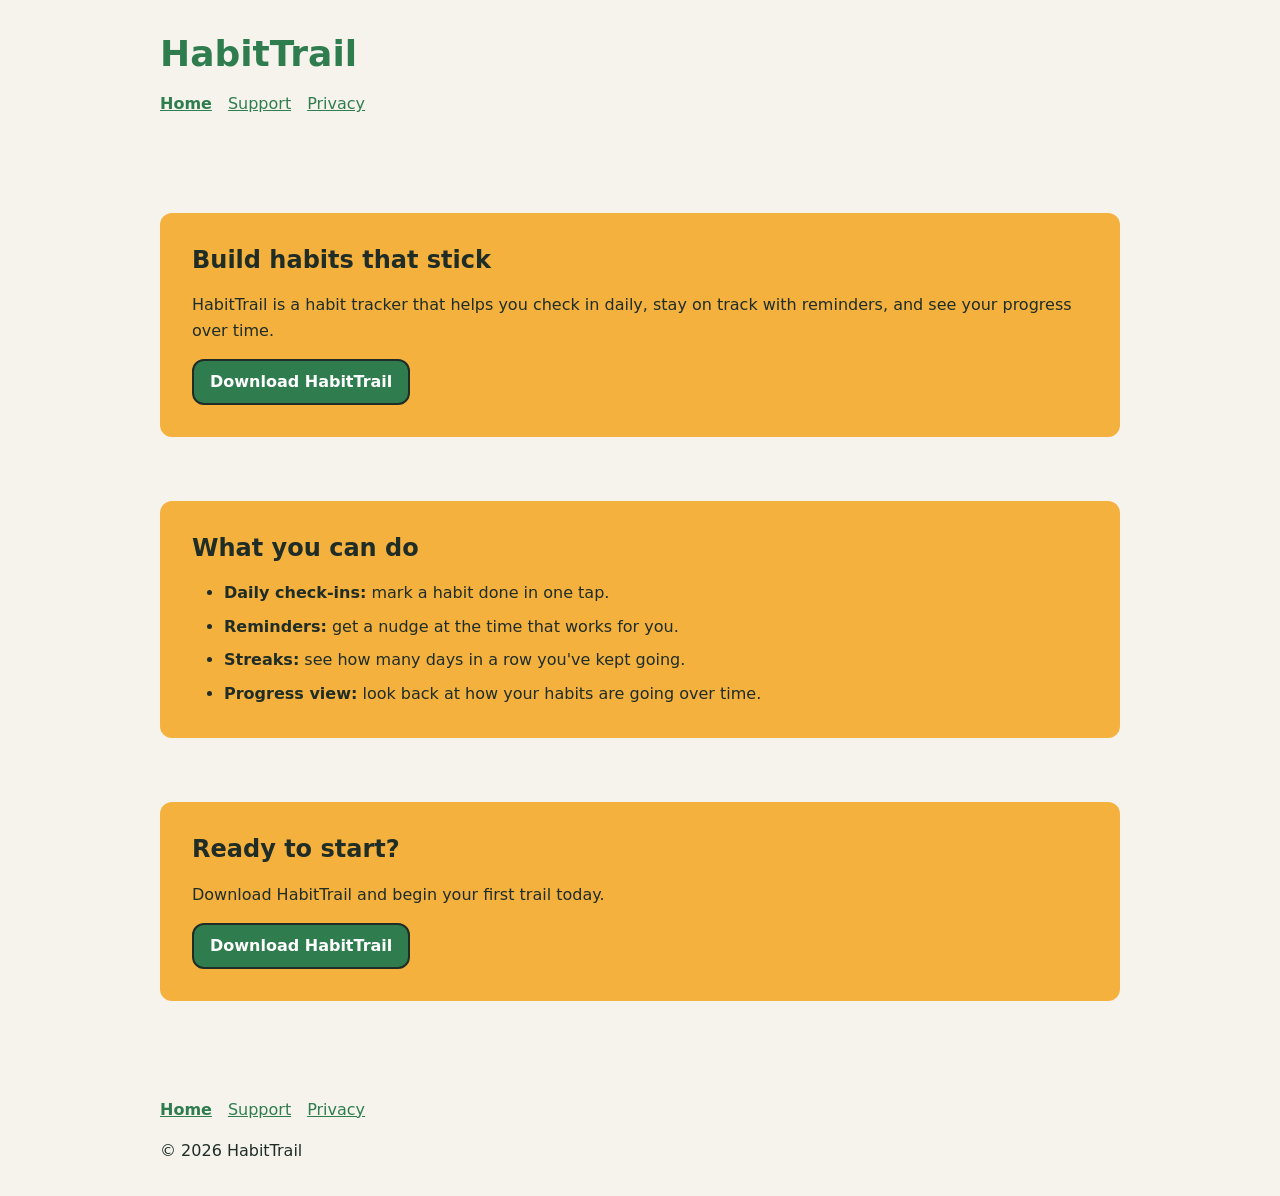
==== index.html @ caaf56de "Apply design system to all three pages Cedar h1 and call-to-action buttons, Sunrise section cards, c" ====
<!DOCTYPE html>
<html lang="en">
<head>
  <meta charset="UTF-8">
  <meta name="viewport" content="width=device-width, initial-scale=1.0">
  <title>HabitTrail</title>
  <meta name="description" content="HabitTrail is a habit tracker that helps you check in daily, stay on track with reminders, and see your progress over time.">
  <meta name="color-scheme" content="light dark">
  <link rel="stylesheet" href="css/styles.css">
</head>
<body>
  <a class="skip-link" href="#main">Skip to main content</a>
  <header>
    <h1>HabitTrail</h1>
    <nav aria-label="Main">
      <ul>
        <li><a href="index.html" aria-current="page">Home</a></li>
        <li><a href="support.html">Support</a></li>
        <li><a href="privacy.html">Privacy</a></li>
      </ul>
    </nav>
  </header>

  <main id="main">
    <section aria-labelledby="build-habits">
      <h2 id="build-habits">Build habits that stick</h2>
      <p>HabitTrail is a habit tracker that helps you check in daily, stay on track with reminders, and see your progress over time.</p>
      <p><a class="button" href="#" aria-label="Download HabitTrail from the App Store">Download HabitTrail</a></p>
    </section>

    <section aria-labelledby="features">
      <h2 id="features">What you can do</h2>
      <ul>
        <li><strong>Daily check-ins:</strong> mark a habit done in one tap.</li>
        <li><strong>Reminders:</strong> get a nudge at the time that works for you.</li>
        <li><strong>Streaks:</strong> see how many days in a row you've kept going.</li>
        <li><strong>Progress view:</strong> look back at how your habits are going over time.</li>
      </ul>
    </section>

    <section aria-labelledby="get-started">
      <h2 id="get-started">Ready to start?</h2>
      <p>Download HabitTrail and begin your first trail today.</p>
      <p><a class="button" href="#" aria-label="Download HabitTrail from the App Store and begin your first trail">Download HabitTrail</a></p>
    </section>
  </main>

  <footer>
    <nav aria-label="Footer">
      <ul>
        <li><a href="index.html" aria-current="page">Home</a></li>
        <li><a href="support.html">Support</a></li>
        <li><a href="privacy.html">Privacy</a></li>
      </ul>
    </nav>
    <p>&copy; 2026 HabitTrail</p>
  </footer>

  <script src="js/script.js"></script>
</body>
</html>
---- css/styles.css ----
:root {
  /* Colors */
  --color-primary: #2F7D4F;   /* Cedar */
  --color-secondary: #F4B13E; /* Sunrise */
  --color-bg: #F5F3EC;        /* Fog */
  --color-text: #1F2D26;      /* Bark */
  --color-white: #FFFFFF;     /* Text on Cedar */

  /* Spacing: each size doubles the last */
  --space-s: 0.5rem;  /* 8px */
  --space-m: 1rem;    /* 16px */
  --space-l: 2rem;    /* 32px */
  --space-xl: 4rem;   /* 64px */

  /* Corner radius for buttons and cards */
  --radius: 12px;
}

/* Base */
body {
  margin: 0;
  background: var(--color-bg);
  color: var(--color-text);
  font-family: system-ui, -apple-system, "Segoe UI", sans-serif;
  line-height: 1.6;
}

a {
  color: var(--color-primary);
}

:focus-visible {
  outline: 3px solid var(--color-text);
  outline-offset: 2px;
}

/* Skip link: off-screen until focused */
.skip-link {
  position: absolute;
  z-index: 1;
  inset-block-start: -10rem;
  inset-inline-start: var(--space-m);
  padding: var(--space-s) var(--space-m);
  background: var(--color-primary);
  color: var(--color-white);
  border-radius: var(--radius);
}

.skip-link:focus {
  inset-block-start: var(--space-s);
}

/* Page shell: content centered at 60rem, with at least a --space-m gutter */
header,
main,
footer {
  padding-inline: max(var(--space-m), calc((100% - 60rem) / 2));
}

header {
  padding-block: var(--space-l) var(--space-m);
}

main {
  padding-block: var(--space-m) var(--space-xl);
}

footer {
  padding-block: var(--space-l);
}

footer p {
  margin: var(--space-m) 0 0;
}

/* Headings and page-level text */
h1 {
  margin: 0 0 var(--space-m);
  color: var(--color-primary);
  font-size: 2.25rem;
  line-height: 1.2;
}

main > p {
  margin: 0 0 var(--space-m);
}

/* Navigation */
nav ul {
  display: flex;
  flex-wrap: wrap;
  gap: var(--space-s) var(--space-m);
  margin: 0;
  padding: 0;
  list-style: none;
}

nav a[aria-current="page"] {
  font-weight: 700;
  text-decoration: underline;
}

main > nav {
  margin-block: var(--space-m);
}

/* Section cards */
main > section {
  margin-block-start: var(--space-xl);
  padding: var(--space-l);
  background: var(--color-secondary);
  border-radius: var(--radius);
}

main > section > * {
  margin-block: 0;
}

main > section > * + * {
  margin-block-start: var(--space-m);
}

main > section > h3:not(:first-of-type) {
  margin-block-start: var(--space-l);
}

section h2,
section h3 {
  line-height: 1.3;
}

section ul,
section ol {
  padding-inline-start: var(--space-l);
}

section li + li {
  margin-block-start: var(--space-s);
}

section li > ul {
  margin-block: var(--space-s) 0;
}

/* Cedar links fail contrast on Sunrise, so links inside cards use Bark */
section a {
  color: var(--color-text);
  text-decoration: underline;
}

@media (max-width: 40rem) {
  main > section {
    padding: var(--space-m);
  }
}

/* Call-to-action button */
.button {
  display: inline-block;
  padding: var(--space-s) var(--space-m);
  background: var(--color-primary);
  color: var(--color-white);
  border: 2px solid var(--color-text);
  border-radius: var(--radius);
  font-weight: 700;
  text-decoration: none;
}

.button:hover {
  background: var(--color-text);
}

/* Data table */
table {
  width: 100%;
  border-collapse: collapse;
}

caption {
  padding-block-end: var(--space-s);
  font-weight: 700;
  text-align: left;
}

th,
td {
  padding: var(--space-s);
  border: 1px solid var(--color-text);
  text-align: left;
  vertical-align: top;
}

thead th {
  background: var(--color-bg);
}

code {
  overflow-wrap: anywhere;
}

/* Narrow screens: equal-width columns and smaller text so the table fits its card */
@media (max-width: 40rem) {
  table {
    table-layout: fixed;
    font-size: 0.875rem;
  }

  th,
  td {
    overflow-wrap: anywhere;
    hyphens: auto;
  }
}
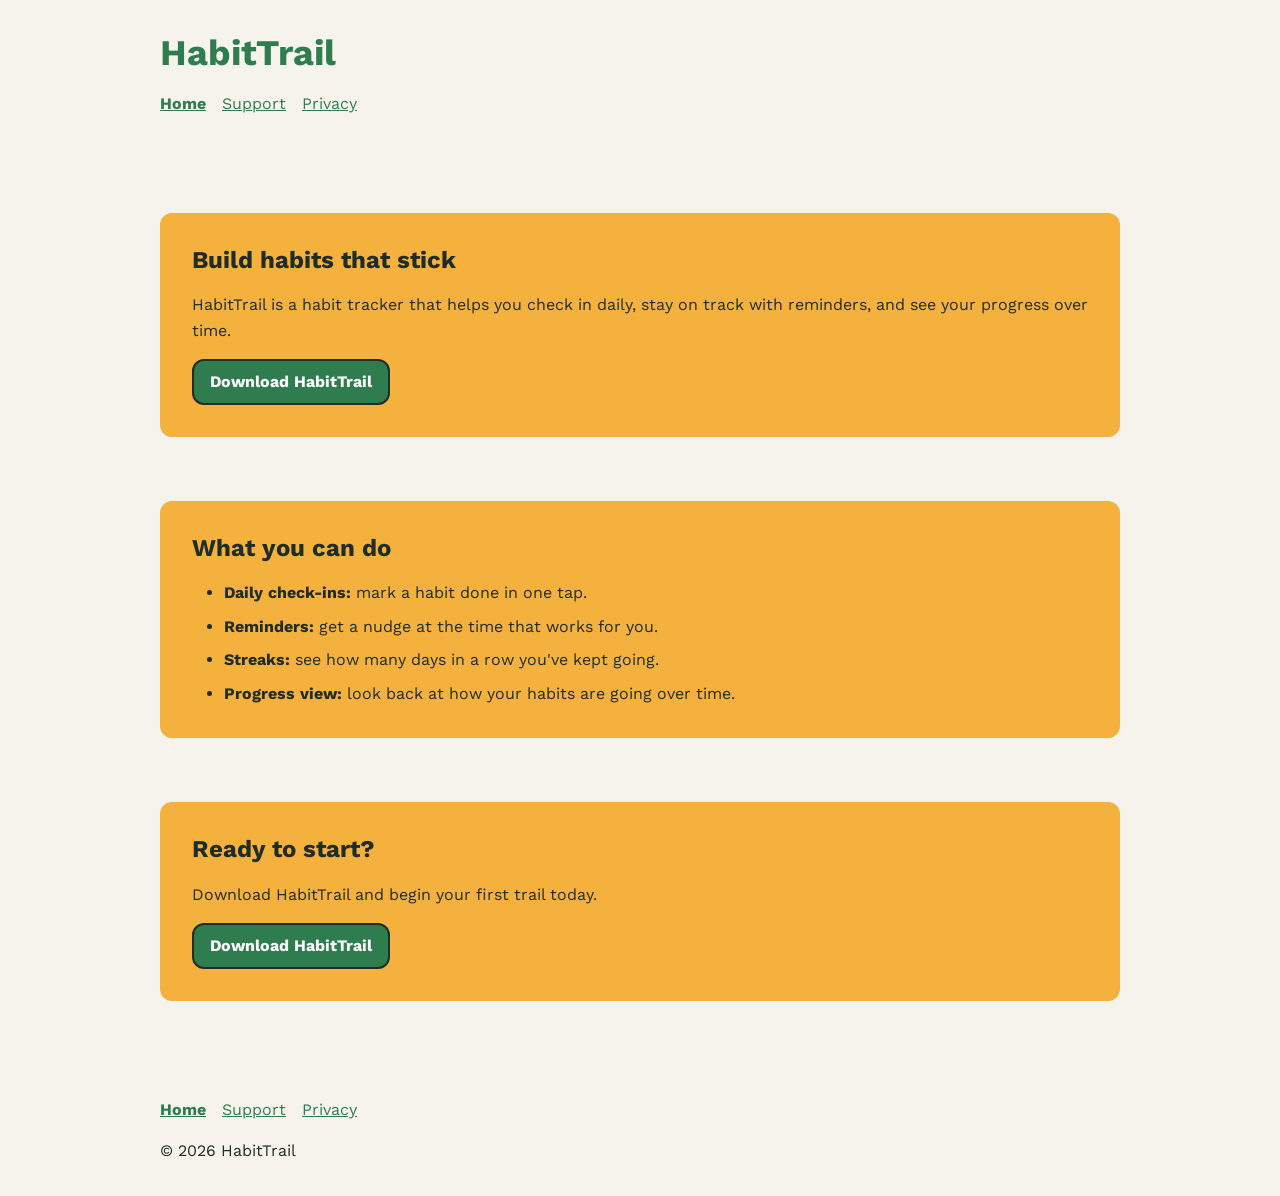
==== commit cc17802e: "Load Work Sans from Google Fonts and add font tokens Add --font-body and --font-heading tokens (Work" ====
--- a/index.html
+++ b/index.html
@@ -6,6 +6,9 @@
   <title>HabitTrail</title>
   <meta name="description" content="HabitTrail is a habit tracker that helps you check in daily, stay on track with reminders, and see your progress over time.">
   <meta name="color-scheme" content="light dark">
+  <link rel="preconnect" href="https://fonts.googleapis.com">
+  <link rel="preconnect" href="https://fonts.gstatic.com" crossorigin>
+  <link href="https://fonts.googleapis.com/css2?family=Work+Sans:wght@400;700&display=swap" rel="stylesheet">
   <link rel="stylesheet" href="css/styles.css">
 </head>
 <body>
--- a/css/styles.css
+++ b/css/styles.css
@@ -6,6 +6,10 @@
   --color-text: #1F2D26;      /* Bark */
   --color-white: #FFFFFF;     /* Text on Cedar */
 
+  /* Fonts: Work Sans is loaded from Google Fonts in each page's <head> */
+  --font-body: "Work Sans", sans-serif;
+  --font-heading: "Work Sans", sans-serif;
+
   /* Spacing: each size doubles the last */
   --space-s: 0.5rem;  /* 8px */
   --space-m: 1rem;    /* 16px */
@@ -21,7 +25,7 @@
   margin: 0;
   background: var(--color-bg);
   color: var(--color-text);
-  font-family: system-ui, -apple-system, "Segoe UI", sans-serif;
+  font-family: var(--font-body);
   line-height: 1.6;
 }
 
@@ -129,6 +133,12 @@
   line-height: 1.3;
 }
 
+h1,
+h2,
+h3 {
+  font-family: var(--font-heading);
+}
+
 section ul,
 section ol {
   padding-inline-start: var(--space-l);
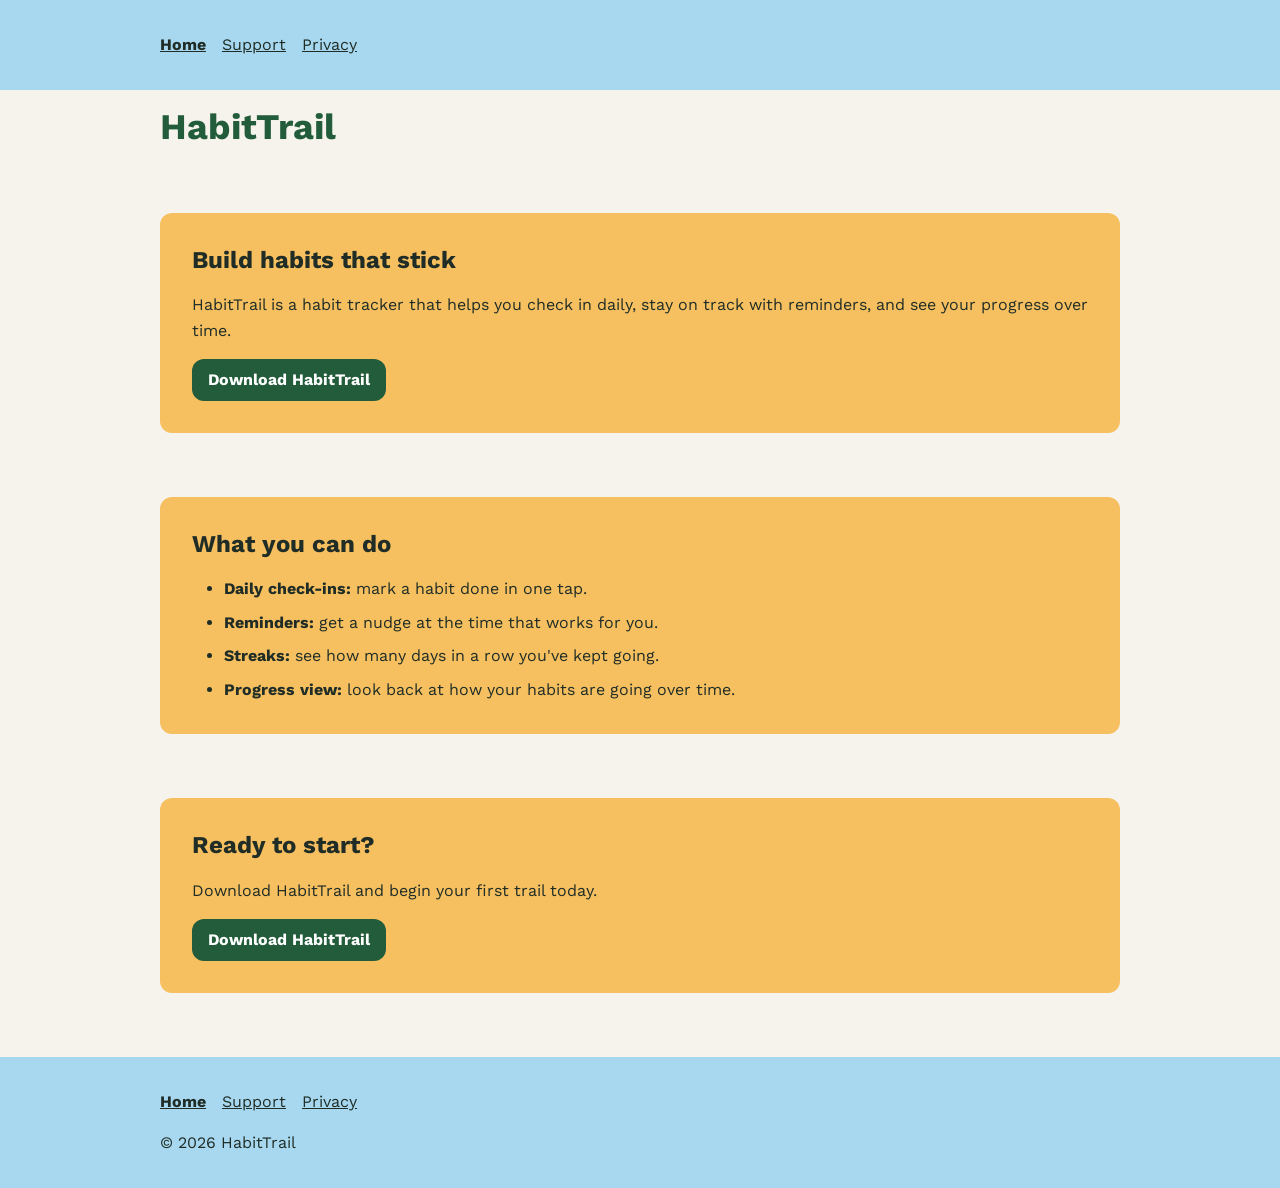
==== commit 4f05258b: "Move home page h1 from header into main Matches Support and Privacy: the header holds only the Main " ====
--- a/index.html
+++ b/index.html
@@ -14,7 +14,6 @@
 <body>
   <a class="skip-link" href="#main">Skip to main content</a>
   <header>
-    <h1>HabitTrail</h1>
     <nav aria-label="Main">
       <ul>
         <li><a href="index.html" aria-current="page">Home</a></li>
@@ -25,6 +24,8 @@
   </header>
 
   <main id="main">
+    <h1>HabitTrail</h1>
+
     <section aria-labelledby="build-habits">
       <h2 id="build-habits">Build habits that stick</h2>
       <p>HabitTrail is a habit tracker that helps you check in daily, stay on track with reminders, and see your progress over time.</p>
--- a/css/styles.css
+++ b/css/styles.css
@@ -1,7 +1,8 @@
 :root {
   /* Colors */
-  --color-primary: #2F7D4F;   /* Cedar */
-  --color-secondary: #F4B13E; /* Sunrise */
+  --color-primary: #225C3A;   /* Cedar */
+  --color-secondary: #F6BF60; /* Sunrise */
+  --color-tertiary: #A8D8F0;  /* Sky */
   --color-bg: #F5F3EC;        /* Fog */
   --color-text: #1F2D26;      /* Bark */
   --color-white: #FFFFFF;     /* Text on Cedar */
@@ -61,8 +62,13 @@
   padding-inline: max(var(--space-m), calc((100% - 60rem) / 2));
 }
 
+header,
+footer {
+  background: var(--color-tertiary);
+}
+
 header {
-  padding-block: var(--space-l) var(--space-m);
+  padding-block: var(--space-l);
 }
 
 main {
@@ -104,6 +110,12 @@
   text-decoration: underline;
 }
 
+/* Links on the Sky bands use Bark, which reads more clearly than Cedar there */
+header a,
+footer a {
+  color: var(--color-text);
+}
+
 main > nav {
   margin-block: var(--space-m);
 }
@@ -152,12 +164,6 @@
   margin-block: var(--space-s) 0;
 }
 
-/* Cedar links fail contrast on Sunrise, so links inside cards use Bark */
-section a {
-  color: var(--color-text);
-  text-decoration: underline;
-}
-
 @media (max-width: 40rem) {
   main > section {
     padding: var(--space-m);
@@ -170,7 +176,6 @@
   padding: var(--space-s) var(--space-m);
   background: var(--color-primary);
   color: var(--color-white);
-  border: 2px solid var(--color-text);
   border-radius: var(--radius);
   font-weight: 700;
   text-decoration: none;
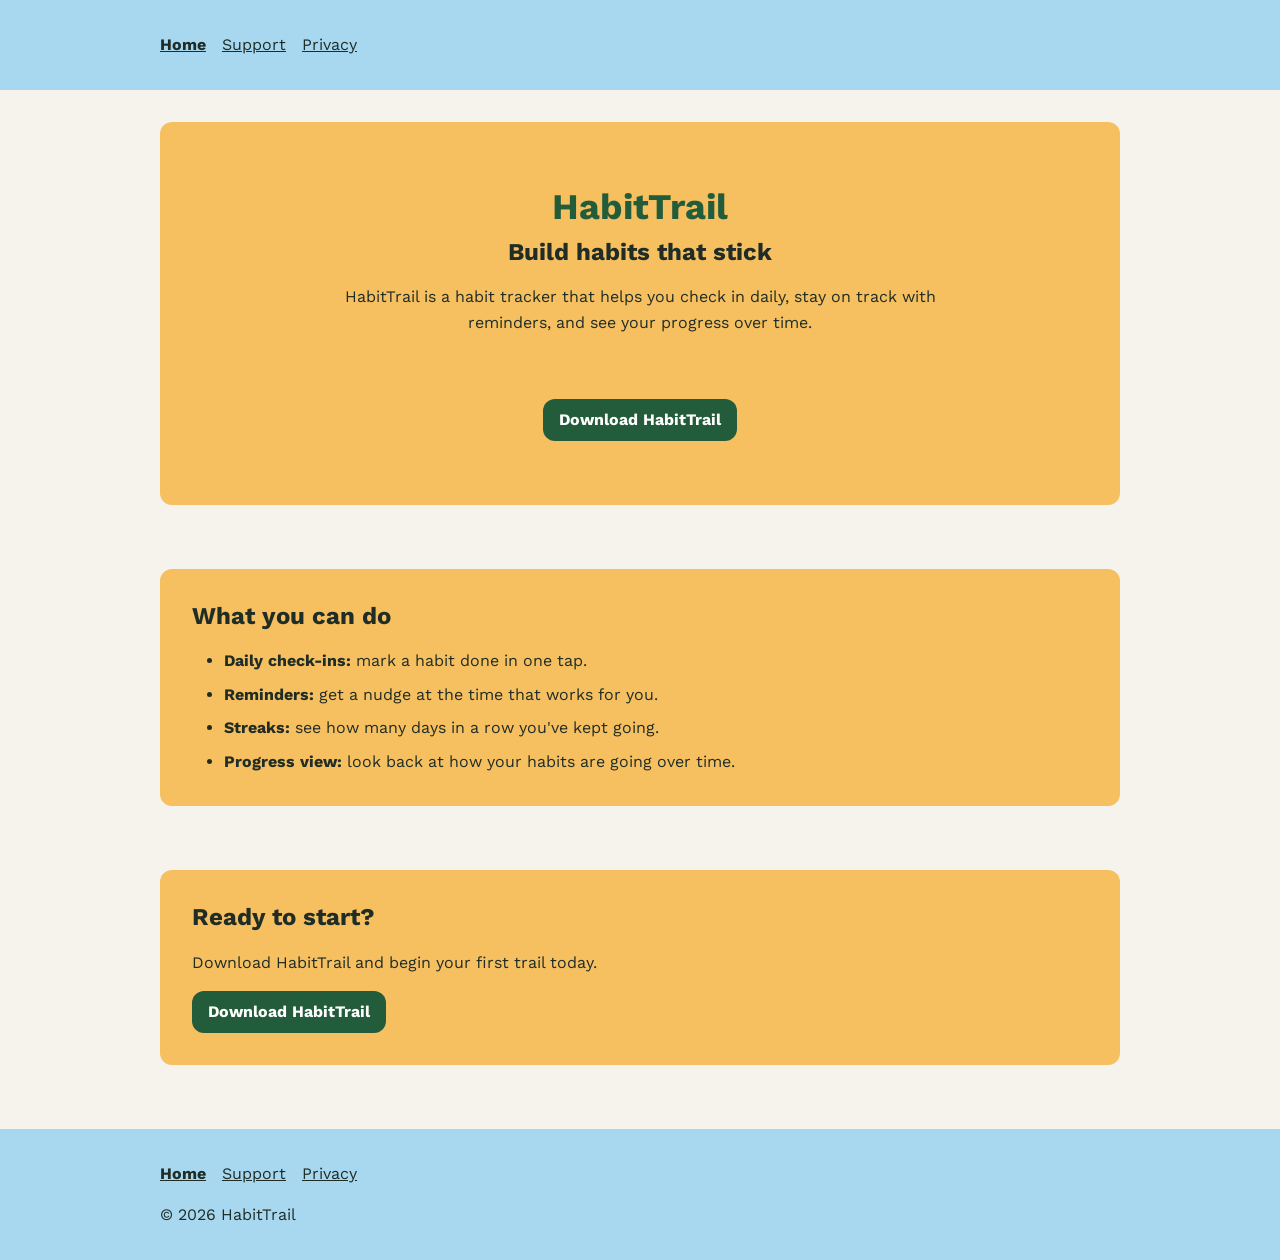
==== commit 5fb6cc19: "Lay out home page hero with Flexbox Move the h1 into the hero section and stack h1, h2, description " ====
--- a/index.html
+++ b/index.html
@@ -24,9 +24,8 @@
   </header>
 
   <main id="main">
-    <h1>HabitTrail</h1>
-
-    <section aria-labelledby="build-habits">
+    <section class="hero" aria-labelledby="build-habits">
+      <h1>HabitTrail</h1>
       <h2 id="build-habits">Build habits that stick</h2>
       <p>HabitTrail is a habit tracker that helps you check in daily, stay on track with reminders, and see your progress over time.</p>
       <p><a class="button" href="#" aria-label="Download HabitTrail from the App Store">Download HabitTrail</a></p>
--- a/css/styles.css
+++ b/css/styles.css
@@ -164,9 +164,46 @@
   margin-block: var(--space-s) 0;
 }
 
+/* Hero: centered vertical stack (h1, h2, description, button).
+   Spacing grows in steps: h1 to h2 is tightest, h2 to description is wider,
+   and the largest gaps sit above the h1 and between the description and the button,
+   so the text reads as one group and the button as another. */
+.hero {
+  display: flex;
+  flex-direction: column;
+  align-items: center;
+  margin-block-start: var(--space-m);
+  padding-block: var(--space-xl);
+  text-align: center;
+}
+
+.hero > h1 + h2 {
+  margin-block-start: var(--space-s);
+}
+
+.hero > h2 + p {
+  margin-block-start: var(--space-m);
+}
+
+.hero > p + p {
+  margin-block-start: var(--space-xl);
+}
+
+.hero > p {
+  max-width: 40rem;
+}
+
 @media (max-width: 40rem) {
   main > section {
     padding: var(--space-m);
+  }
+
+  .hero {
+    padding-block: var(--space-l);
+  }
+
+  .hero > p + p {
+    margin-block-start: var(--space-l);
   }
 }
 
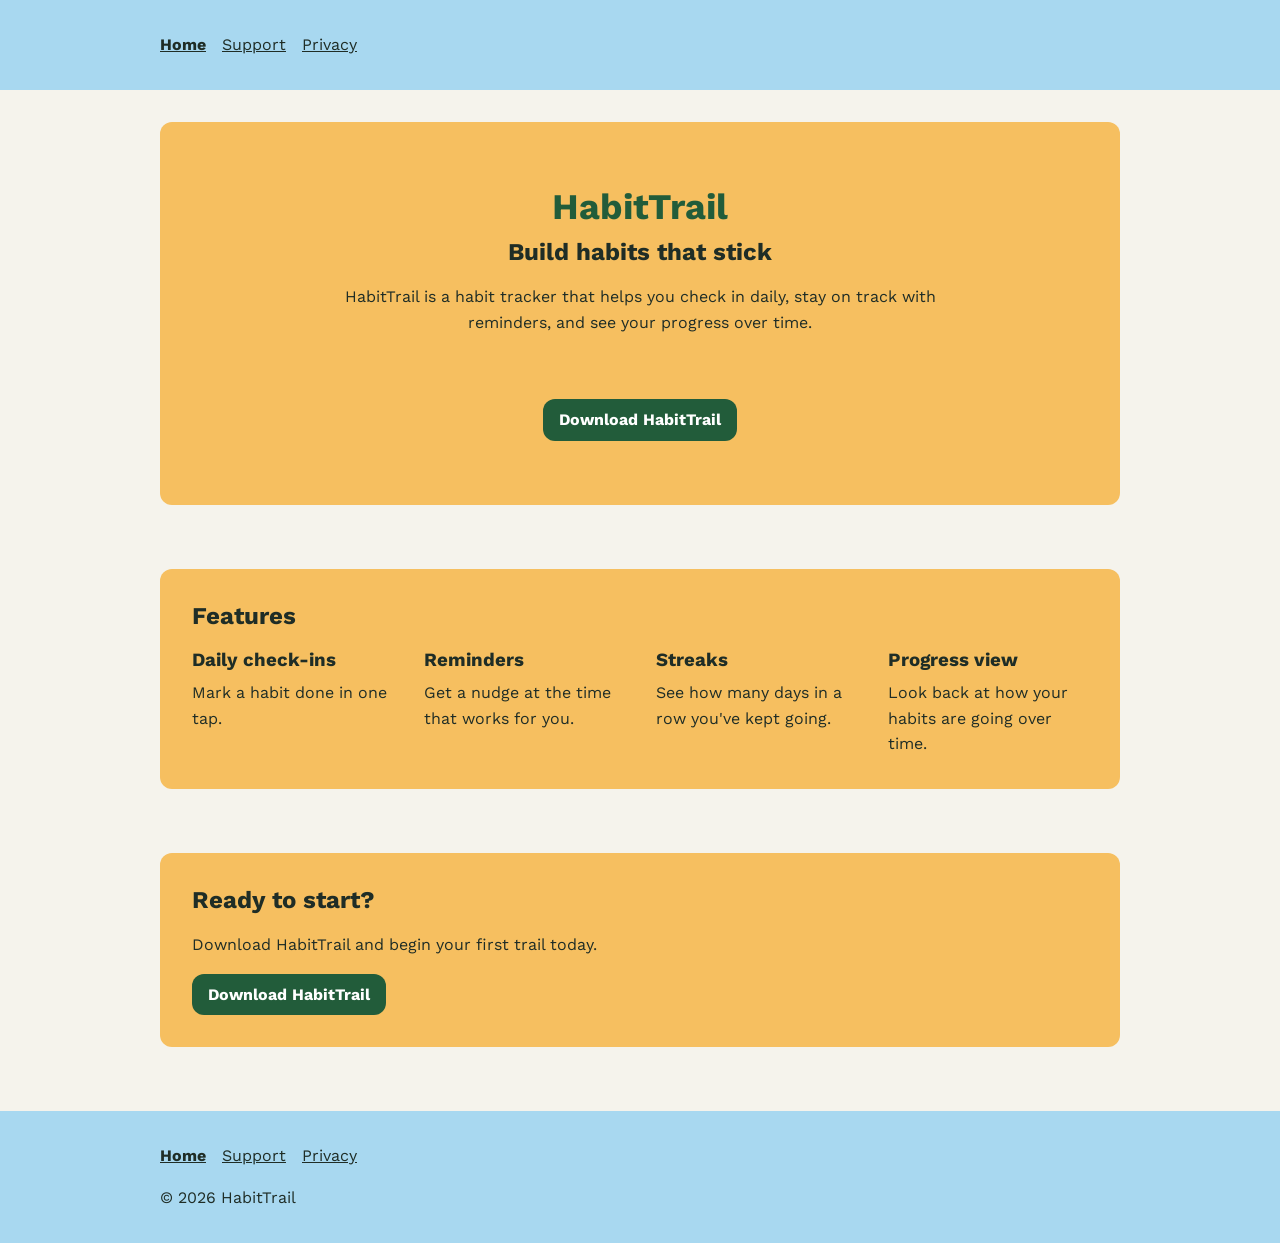
==== commit 945b9b28: "Rename home page section to Features and lay it out as a four-column Grid Co-Authored-By: Claude Son" ====
--- a/index.html
+++ b/index.html
@@ -32,12 +32,24 @@
     </section>
 
     <section aria-labelledby="features">
-      <h2 id="features">What you can do</h2>
-      <ul>
-        <li><strong>Daily check-ins:</strong> mark a habit done in one tap.</li>
-        <li><strong>Reminders:</strong> get a nudge at the time that works for you.</li>
-        <li><strong>Streaks:</strong> see how many days in a row you've kept going.</li>
-        <li><strong>Progress view:</strong> look back at how your habits are going over time.</li>
+      <h2 id="features">Features</h2>
+      <ul class="features">
+        <li>
+          <h3>Daily check-ins</h3>
+          <p>Mark a habit done in one tap.</p>
+        </li>
+        <li>
+          <h3>Reminders</h3>
+          <p>Get a nudge at the time that works for you.</p>
+        </li>
+        <li>
+          <h3>Streaks</h3>
+          <p>See how many days in a row you've kept going.</p>
+        </li>
+        <li>
+          <h3>Progress view</h3>
+          <p>Look back at how your habits are going over time.</p>
+        </li>
       </ul>
     </section>
 
--- a/css/styles.css
+++ b/css/styles.css
@@ -207,6 +207,41 @@
   }
 }
 
+/* Features: a Grid of four equal columns, each holding one feature's h3 and description.
+   Drops to two columns on tablets and one on phones. */
+.features {
+  display: grid;
+  grid-template-columns: repeat(4, 1fr);
+  gap: var(--space-l);
+  padding: 0;
+  list-style: none;
+}
+
+.features li + li {
+  margin-block-start: 0;
+}
+
+.features h3,
+.features p {
+  margin: 0;
+}
+
+.features h3 + p {
+  margin-block-start: var(--space-s);
+}
+
+@media (max-width: 48rem) {
+  .features {
+    grid-template-columns: repeat(2, 1fr);
+  }
+}
+
+@media (max-width: 40rem) {
+  .features {
+    grid-template-columns: 1fr;
+  }
+}
+
 /* Call-to-action button */
 .button {
   display: inline-block;
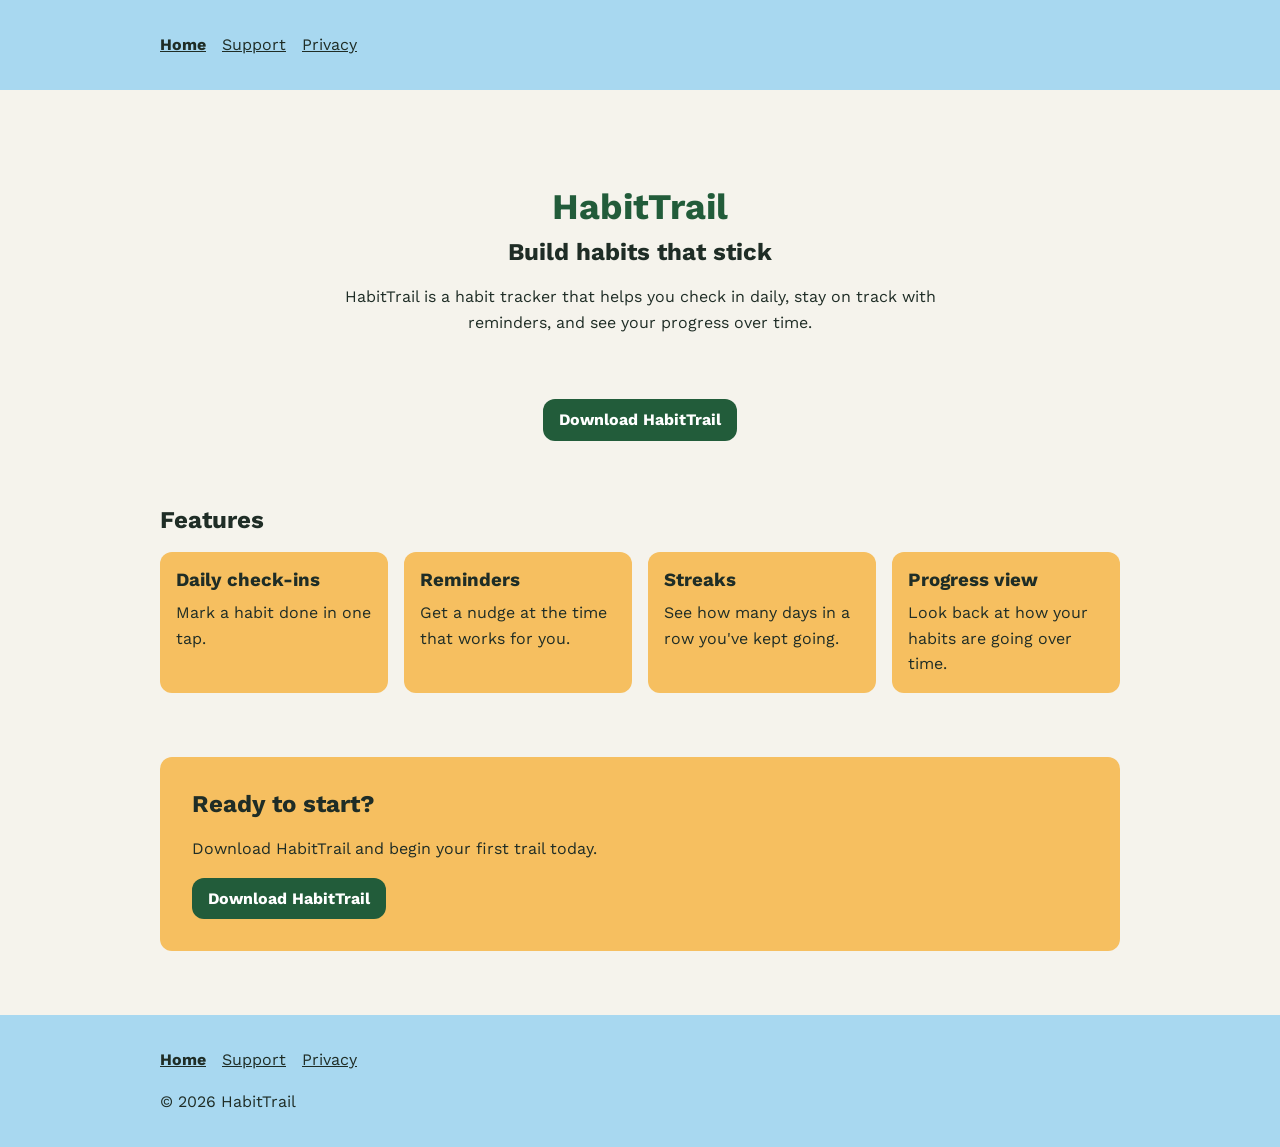
==== commit 6a28be6c: "Remove gold boxes behind hero and features; use gold for the feature cards Co-Authored-By: Claude So" ====
--- a/index.html
+++ b/index.html
@@ -31,7 +31,7 @@
       <p><a class="button" href="#" aria-label="Download HabitTrail from the App Store">Download HabitTrail</a></p>
     </section>
 
-    <section aria-labelledby="features">
+    <section class="features-section" aria-labelledby="features">
       <h2 id="features">Features</h2>
       <ul class="features">
         <li>
--- a/css/styles.css
+++ b/css/styles.css
@@ -164,16 +164,31 @@
   margin-block: var(--space-s) 0;
 }
 
+/* Plain sections: the hero and the features section sit directly on the Fog page
+   background, with no card. The gold lives on the feature cards instead. */
+.hero,
+.features-section {
+  background: none;
+  border-radius: 0;
+  padding-inline: 0;
+}
+
+.features-section {
+  padding-block: 0;
+}
+
 /* Hero: centered vertical stack (h1, h2, description, button).
    Spacing grows in steps: h1 to h2 is tightest, h2 to description is wider,
    and the largest gaps sit above the h1 and between the description and the button,
-   so the text reads as one group and the button as another. */
+   so the text reads as one group and the button as another.
+   There is no card edge, so padding sits above the h1 only; the next section's
+   margin provides the space below the button. */
 .hero {
   display: flex;
   flex-direction: column;
   align-items: center;
   margin-block-start: var(--space-m);
-  padding-block: var(--space-xl);
+  padding-block: var(--space-xl) 0;
   text-align: center;
 }
 
@@ -199,7 +214,7 @@
   }
 
   .hero {
-    padding-block: var(--space-l);
+    padding-block: var(--space-l) 0;
   }
 
   .hero > p + p {
@@ -207,14 +222,20 @@
   }
 }
 
-/* Features: a Grid of four equal columns, each holding one feature's h3 and description.
-   Drops to two columns on tablets and one on phones. */
+/* Features: a Grid of four equal columns, each a compact Sunrise card holding
+   one feature's h3 and description. Drops to two columns on tablets and one on phones. */
 .features {
   display: grid;
   grid-template-columns: repeat(4, 1fr);
-  gap: var(--space-l);
+  gap: var(--space-m);
   padding: 0;
   list-style: none;
+}
+
+.features li {
+  padding: var(--space-m);
+  background: var(--color-secondary);
+  border-radius: var(--radius);
 }
 
 .features li + li {
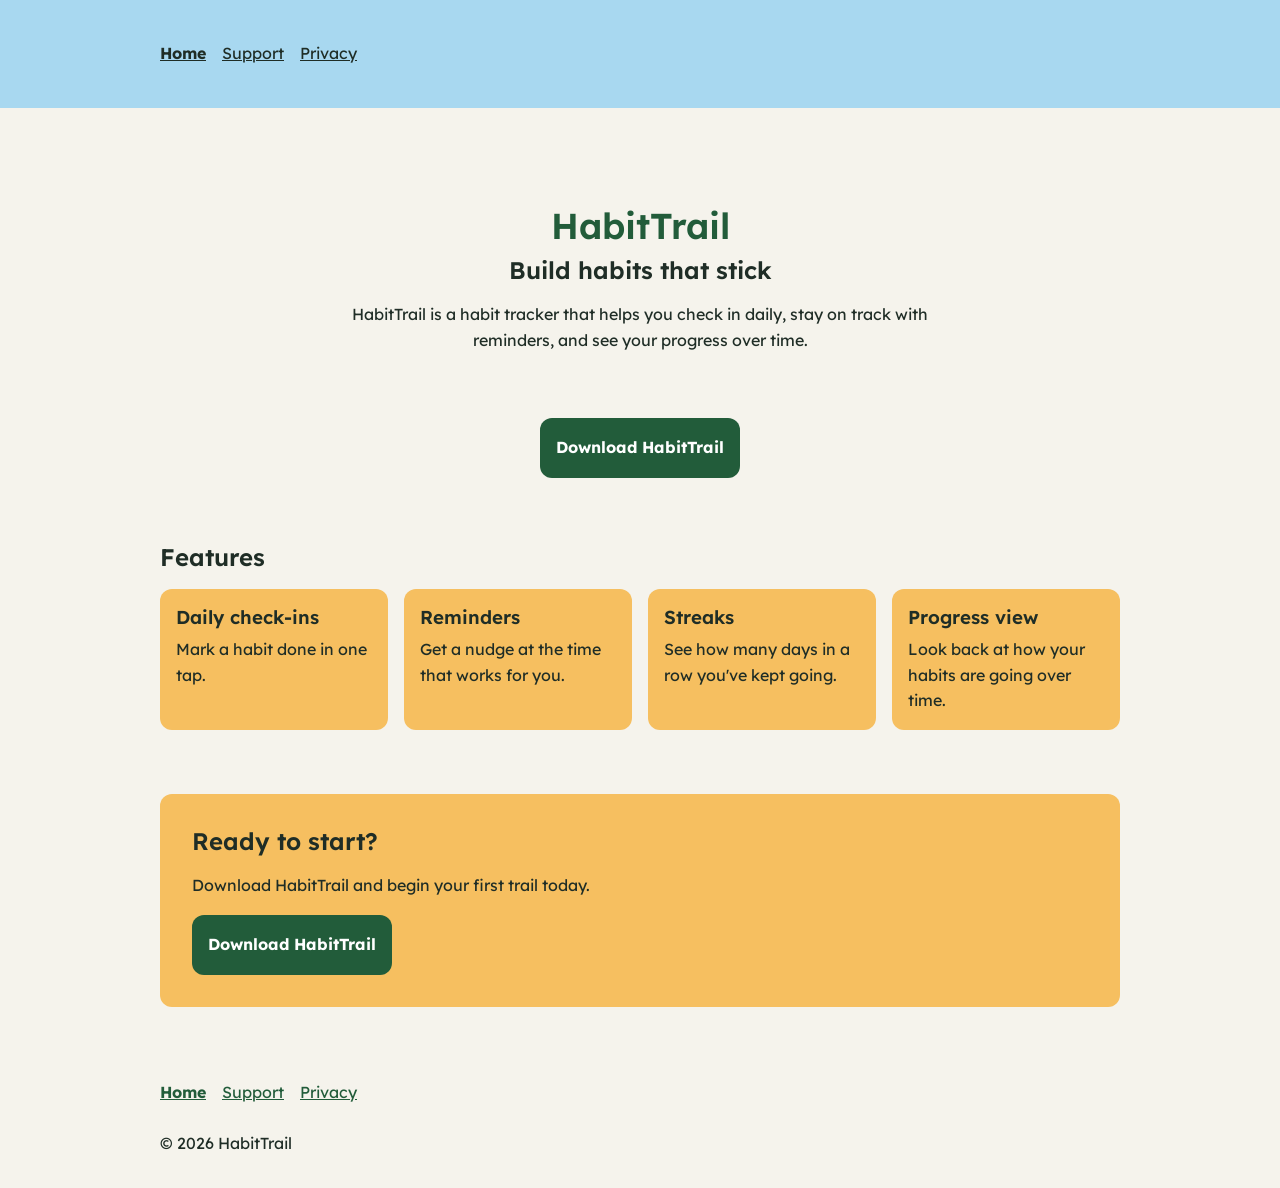
==== commit e6d2f1cb: "Switch from Work Sans to Lexend, with semibold headings Lexend's numerals are easier to tell apart (" ====
--- a/index.html
+++ b/index.html
@@ -8,7 +8,7 @@
   <meta name="color-scheme" content="light dark">
   <link rel="preconnect" href="https://fonts.googleapis.com">
   <link rel="preconnect" href="https://fonts.gstatic.com" crossorigin>
-  <link href="https://fonts.googleapis.com/css2?family=Work+Sans:wght@400;700&display=swap" rel="stylesheet">
+  <link href="https://fonts.googleapis.com/css2?family=Lexend:wght@400;600;700&display=swap" rel="stylesheet">
   <link rel="stylesheet" href="css/styles.css">
 </head>
 <body>
--- a/css/styles.css
+++ b/css/styles.css
@@ -1,15 +1,25 @@
 :root {
+  /* Cedar scale, ordered by lightness. Button fills use these; Bark is for text only. */
+  --cedar-900: #143523;       /* Pressed */
+  --cedar-700: #225C3A;       /* Cedar at rest */
+  --cedar-600: #2F7A4F;       /* Hover */
+  --cedar-500: #5A7D69;       /* Disabled (desaturated) */
+
   /* Colors */
-  --color-primary: #225C3A;   /* Cedar */
+  --color-primary: var(--cedar-700);              /* Cedar */
+  --color-primary-hover: var(--cedar-600);
+  --color-primary-pressed: var(--cedar-900);
+  --color-primary-disabled: var(--cedar-500);
   --color-secondary: #F6BF60; /* Sunrise */
   --color-tertiary: #A8D8F0;  /* Sky */
   --color-bg: #F5F3EC;        /* Fog */
   --color-text: #1F2D26;      /* Bark */
   --color-white: #FFFFFF;     /* Text on Cedar */
 
-  /* Fonts: Work Sans is loaded from Google Fonts in each page's <head> */
-  --font-body: "Work Sans", sans-serif;
-  --font-heading: "Work Sans", sans-serif;
+  /* Fonts: Lexend is loaded from Google Fonts (400, 600, 700) in each page's <head> */
+  --font-body: "Lexend", sans-serif;
+  --font-heading: "Lexend", sans-serif;
+  --font-weight-heading: 600; /* Semibold: bold (700) looks cramped at small heading sizes */
 
   /* Spacing: each size doubles the last */
   --space-s: 0.5rem;  /* 8px */
@@ -19,10 +29,17 @@
 
   /* Corner radius for buttons and cards */
   --radius: 12px;
+
+  /* Minimum touch size for links and buttons */
+  --tap-target: 2.75rem; /* 44px */
 }
 
 /* Base */
 body {
+  display: flex;
+  flex-direction: column;
+  min-height: 100vh;
+  min-height: 100dvh;
   margin: 0;
   background: var(--color-bg);
   color: var(--color-text);
@@ -62,21 +79,20 @@
   padding-inline: max(var(--space-m), calc((100% - 60rem) / 2));
 }
 
-header,
-footer {
-  background: var(--color-tertiary);
-}
-
 header {
   padding-block: var(--space-l);
+  background: var(--color-tertiary);
 }
 
 main {
+  flex: 1;
   padding-block: var(--space-m) var(--space-xl);
 }
 
+/* The footer has no band; it sits on Fog. Main's bottom padding already
+   separates it from the content, so only the space below is needed. */
 footer {
-  padding-block: var(--space-l);
+  padding-block: 0 var(--space-l);
 }
 
 footer p {
@@ -105,14 +121,19 @@
   list-style: none;
 }
 
+nav a {
+  display: inline-flex;
+  align-items: center;
+  min-height: var(--tap-target);
+}
+
 nav a[aria-current="page"] {
   font-weight: 700;
   text-decoration: underline;
 }
 
-/* Links on the Sky bands use Bark, which reads more clearly than Cedar there */
-header a,
-footer a {
+/* Links on the Sky header band use Bark, which reads more clearly than Cedar there */
+header a {
   color: var(--color-text);
 }
 
@@ -149,6 +170,7 @@
 h2,
 h3 {
   font-family: var(--font-heading);
+  font-weight: var(--font-weight-heading);
 }
 
 section ul,
@@ -265,7 +287,9 @@
 
 /* Call-to-action button */
 .button {
-  display: inline-block;
+  display: inline-flex;
+  align-items: center;
+  min-height: var(--tap-target);
   padding: var(--space-s) var(--space-m);
   background: var(--color-primary);
   color: var(--color-white);
@@ -274,8 +298,27 @@
   text-decoration: none;
 }
 
-.button:hover {
-  background: var(--color-text);
+/* Focus: the global :focus-visible outline (3px Bark, 2px offset) already covers buttons */
+
+/* Hover only on devices that can hover, so a tap on a phone doesn't leave the button stuck.
+   A lighter Cedar, because pressed goes darker. */
+@media (hover: hover) {
+  .button:hover:not(:disabled):not([aria-disabled="true"]) {
+    background: var(--color-primary-hover);
+  }
+}
+
+/* Pressed: the darkest Cedar and a slight shrink, so a tap on a phone gets feedback too */
+.button:active:not(:disabled):not([aria-disabled="true"]) {
+  background: var(--color-primary-pressed);
+  transform: scale(0.98);
+}
+
+/* Disabled: a muted gray-green. The label stays white and readable (4.59:1). */
+.button:disabled,
+.button[aria-disabled="true"] {
+  background: var(--color-primary-disabled);
+  cursor: not-allowed;
 }
 
 /* Data table */
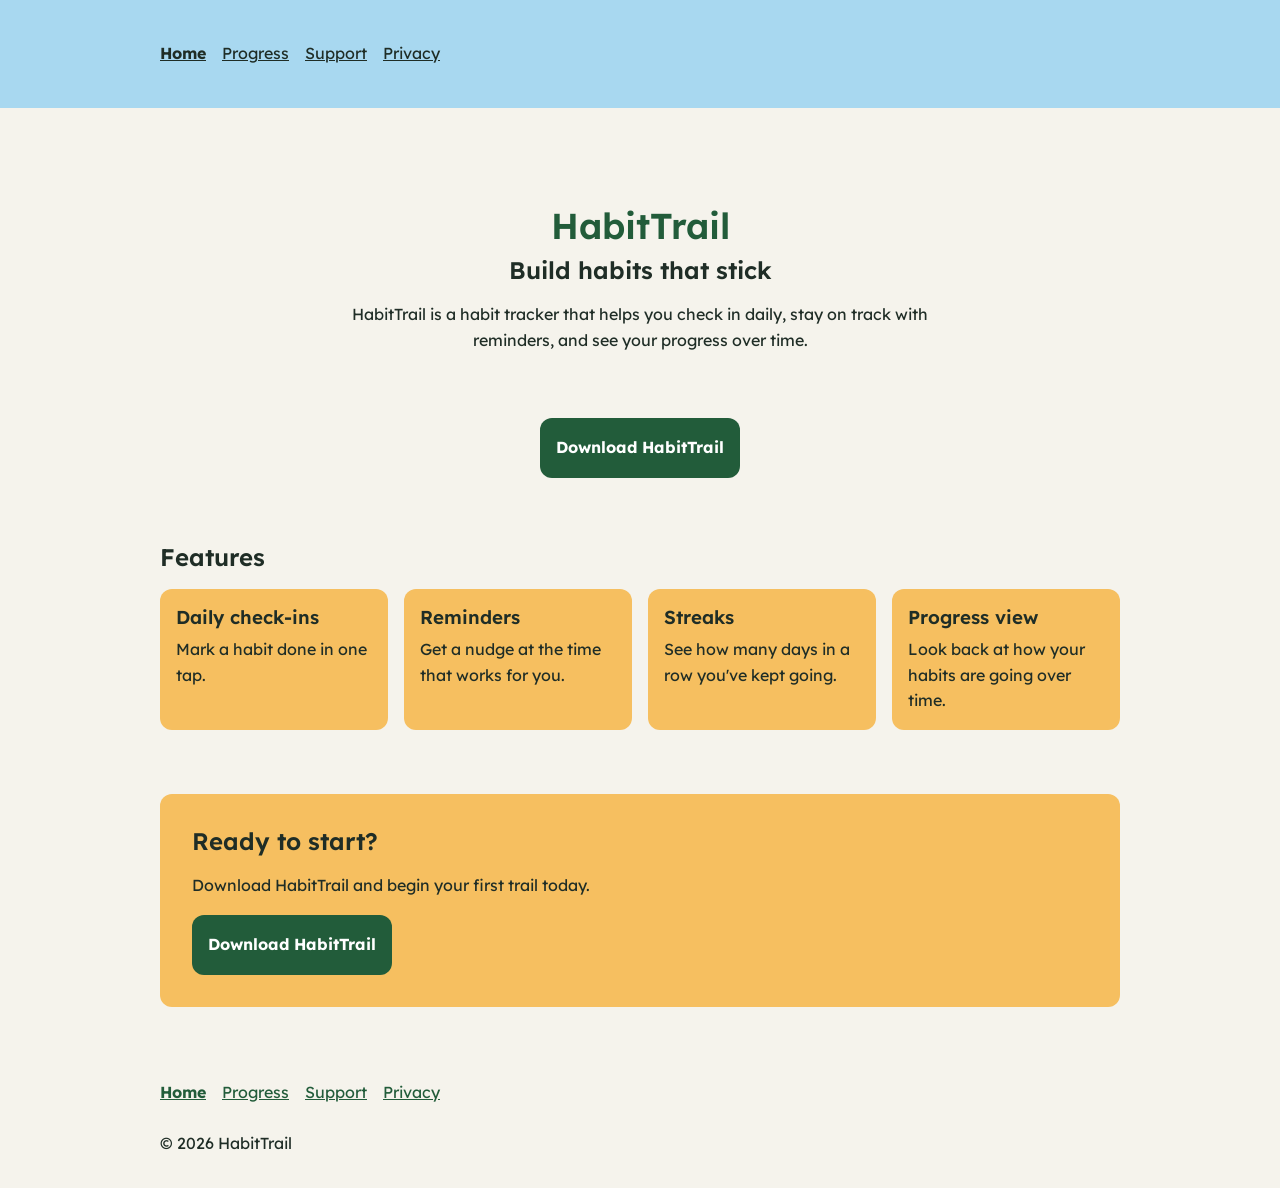
==== commit b93df6fb: "Add "See your progress" page with example streak visuals New progress.html shows example data, clear" ====
--- a/index.html
+++ b/index.html
@@ -17,6 +17,7 @@
     <nav aria-label="Main">
       <ul>
         <li><a href="index.html" aria-current="page">Home</a></li>
+        <li><a href="progress.html">Progress</a></li>
         <li><a href="support.html">Support</a></li>
         <li><a href="privacy.html">Privacy</a></li>
       </ul>
@@ -64,6 +65,7 @@
     <nav aria-label="Footer">
       <ul>
         <li><a href="index.html" aria-current="page">Home</a></li>
+        <li><a href="progress.html">Progress</a></li>
         <li><a href="support.html">Support</a></li>
         <li><a href="privacy.html">Privacy</a></li>
       </ul>
--- a/css/styles.css
+++ b/css/styles.css
@@ -32,6 +32,10 @@
 
   /* Minimum touch size for links and buttons */
   --tap-target: 2.75rem; /* 44px */
+
+  /* Component sizes for the Progress page */
+  --chart-height: 10rem;          /* Height of the tallest bar in the weekly chart */
+  --calendar-max-width: 28rem;    /* Widest the streak calendar grows */
 }
 
 /* Base */
@@ -186,16 +190,18 @@
   margin-block: var(--space-s) 0;
 }
 
-/* Plain sections: the hero and the features section sit directly on the Fog page
-   background, with no card. The gold lives on the feature cards instead. */
+/* Plain sections: the hero, the features section and the streak stats section sit
+   directly on the Fog page background, with no card. The gold lives on the cards inside. */
 .hero,
-.features-section {
+.features-section,
+.stats-section {
   background: none;
   border-radius: 0;
   padding-inline: 0;
 }
 
-.features-section {
+.features-section,
+.stats-section {
   padding-block: 0;
 }
 
@@ -321,6 +327,195 @@
   cursor: not-allowed;
 }
 
+/* Visually hidden: still read by screen readers. Used for text that a symbol or
+   a position already says to sighted users (Done, Missed, "of 3 check-ins"). */
+.visually-hidden {
+  position: absolute;
+  width: 1px;
+  height: 1px;
+  margin: -1px;
+  padding: 0;
+  overflow: hidden;
+  border: 0;
+  clip-path: inset(50%);
+  white-space: nowrap;
+}
+
+/* Stat tiles: three Sunrise cards, each a label (dt) over a large value (dd).
+   One column on phones. */
+.stats {
+  display: grid;
+  grid-template-columns: repeat(3, 1fr);
+  gap: var(--space-m);
+}
+
+.stats > div {
+  padding: var(--space-m);
+  background: var(--color-secondary);
+  border-radius: var(--radius);
+}
+
+.stats dt,
+.stats dd {
+  margin: 0;
+}
+
+.stats dd {
+  margin-block-start: var(--space-s);
+  font-family: var(--font-heading);
+  font-size: 2.25rem;
+  font-weight: var(--font-weight-heading);
+  line-height: 1.2;
+}
+
+@media (max-width: 40rem) {
+  .stats {
+    grid-template-columns: 1fr;
+  }
+}
+
+/* Streak calendar: a grid of equal squares, seven to a row (one row per week). The
+   weekday labels and the days are two lists on the same seven-column grid so they line
+   up. minmax(0, 1fr) keeps every column the same width at any screen size, and more
+   weeks just add rows. Done is a Cedar fill and missed is an empty box, so the two
+   differ in lightness, not only hue; today adds an outline. */
+.calendar {
+  max-width: var(--calendar-max-width);
+  margin-inline: auto;
+}
+
+.calendar figcaption {
+  margin-block-end: var(--space-s);
+  font-weight: 700;
+}
+
+.calendar-weekdays,
+.calendar-days {
+  display: grid;
+  grid-template-columns: repeat(7, minmax(0, 1fr));
+  gap: var(--space-s);
+  margin: 0;
+  padding: 0;
+  list-style: none;
+}
+
+.calendar-weekdays {
+  margin-block-end: var(--space-s);
+  font-size: 0.875rem;
+  text-align: center;
+}
+
+.calendar-weekdays li + li,
+.calendar-days li + li {
+  margin-block-start: 0;
+}
+
+.day {
+  aspect-ratio: 1;
+  background: var(--color-bg);
+  border: 1px solid var(--color-text);
+  border-radius: var(--radius);
+}
+
+/* Plain shading for now. Icons or another indicator are planned later: SF Symbols on
+   iOS, Material on Android. */
+.day.done {
+  background: var(--color-primary);
+}
+
+.day.today {
+  outline: 3px solid var(--color-text);
+  outline-offset: 2px;
+}
+
+/* Progress bar: a native <progress> with a label above it. Cedar fill on a Fog track
+   with a Bark border, and the value is also written out as text. */
+.habit-list {
+  padding: 0;
+  list-style: none;
+}
+
+.habit-list li + li {
+  margin-block-start: var(--space-m);
+}
+
+.habit-heading {
+  display: flex;
+  justify-content: space-between;
+  gap: var(--space-m);
+  margin-block-end: var(--space-s);
+}
+
+.habit-heading label {
+  font-weight: 700;
+}
+
+progress {
+  -webkit-appearance: none;
+  appearance: none;
+  display: block;
+  box-sizing: border-box;
+  width: 100%;
+  height: var(--space-m);
+  overflow: hidden;
+  background: var(--color-bg);
+  border: 1px solid var(--color-text);
+  border-radius: var(--radius);
+  color: var(--color-primary);
+}
+
+progress::-webkit-progress-bar {
+  background: var(--color-bg);
+}
+
+progress::-webkit-progress-value {
+  background: var(--color-primary);
+}
+
+progress::-moz-progress-bar {
+  background: var(--color-primary);
+}
+
+/* Weekly bar chart: seven columns. Each item reads label, bar, value in the source
+   (so a screen reader says "Mon, 3 of 3 check-ins"); column-reverse draws the label
+   at the bottom, the bar above it and the value on top of the bar. Bar height comes
+   from --value out of --max, set inline on the list and on each item. */
+.chart {
+  display: grid;
+  grid-template-columns: repeat(7, 1fr);
+  gap: var(--space-s);
+  align-items: end;
+  padding: 0;
+  list-style: none;
+}
+
+.chart li {
+  display: flex;
+  flex-direction: column-reverse;
+  align-items: center;
+  gap: var(--space-s);
+}
+
+.chart li + li {
+  margin-block-start: 0;
+}
+
+.chart-label {
+  font-size: 0.875rem;
+}
+
+.chart-bar {
+  width: 100%;
+  max-width: var(--space-xl);
+  height: calc(var(--chart-height) * var(--value) / var(--max));
+  background: var(--color-primary);
+  border-radius: var(--radius) var(--radius) 0 0;
+}
+
+.chart-value {
+  font-weight: 700;
+}
+
 /* Data table */
 table {
   width: 100%;
